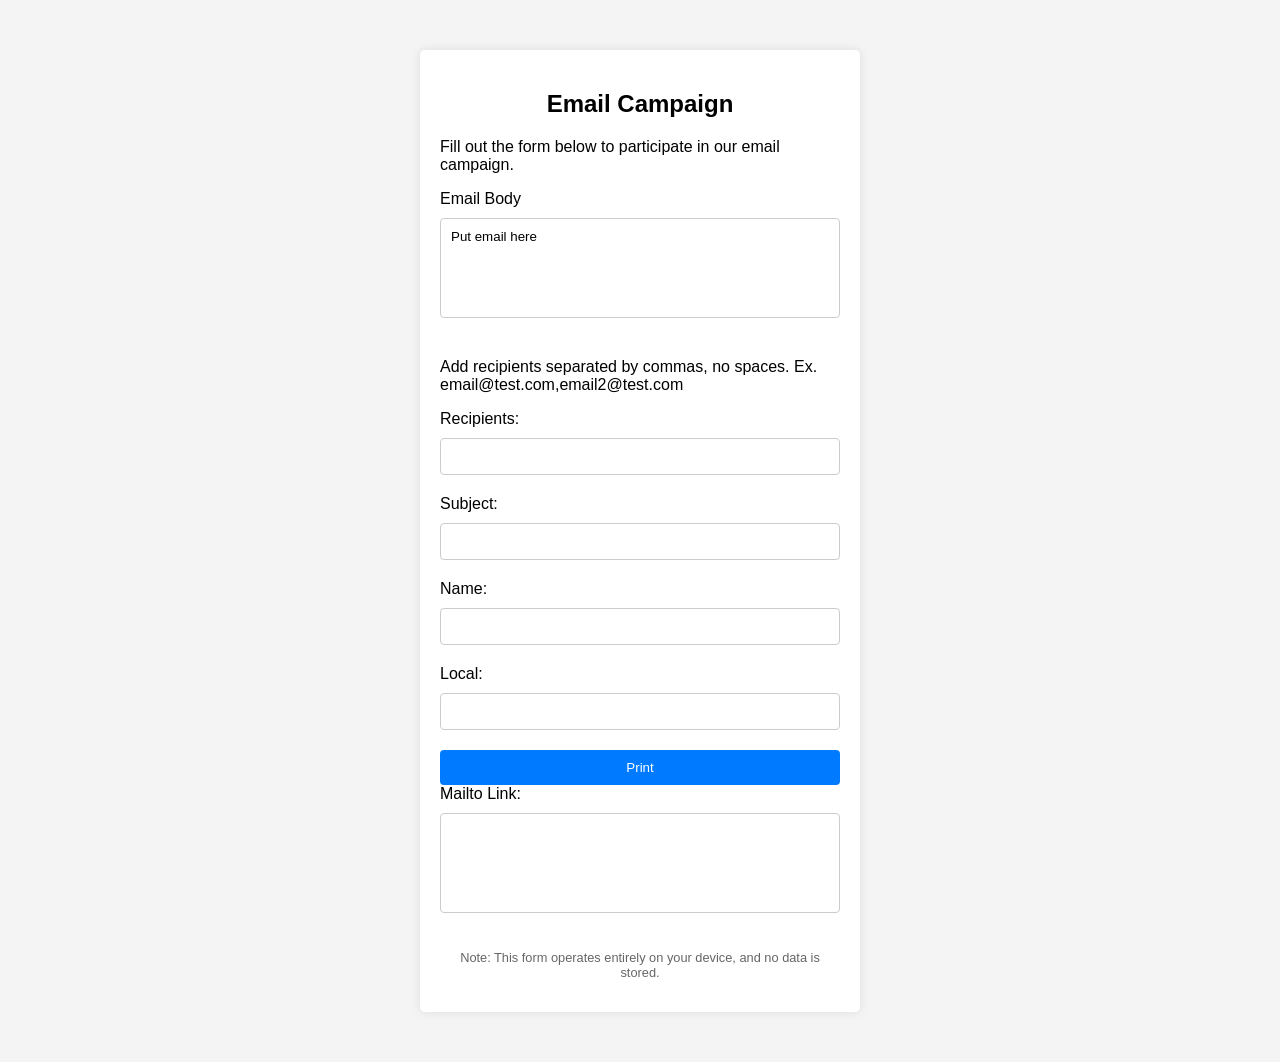
==== mailtogen/index.html @ ebeb47e4 "Added chat gpt message on splash page" ====
<!DOCTYPE html>
<html lang="en">
  <head>
    <meta charset="UTF-8" />
    <meta name="viewport" content="width=device-width, initial-scale=1.0" />
    <title>Email Form</title>
    <style>
      body {
        font-family: Arial, sans-serif;
        margin: 0;
        padding: 0;
        background-color: #f4f4f4;
      }
      .container {
        max-width: 400px;
        margin: 50px auto;
        padding: 20px;
        background-color: #fff;
        border-radius: 5px;
        box-shadow: 0 0 10px rgba(0, 0, 0, 0.1);
      }
      h2 {
        text-align: center;
      }
      label {
        display: block;
        margin-bottom: 10px;
      }
      input[type="text"] {
        width: 100%;
        padding: 10px;
        margin-bottom: 20px;
        border: 1px solid #ccc;
        border-radius: 4px;
        box-sizing: border-box;
      }
      input[type="button"],
      input[type="submit"] {
        width: 100%;
        padding: 10px;
        background-color: #007bff;
        color: #fff;
        border: none;
        border-radius: 4px;
        cursor: pointer;
        transition: background-color 0.3s;
      }
      input[type="button"]:hover,
      input[type="submit"]:hover {
        background-color: #0056b3;
      }
      textarea {
        width: 100%;
        height: 100px;
        padding: 10px;
        margin-bottom: 20px;
        border: 1px solid #ccc;
        border-radius: 4px;
        box-sizing: border-box;
        resize: none;
        font-family: Arial, sans-serif;
      }
      .disclaimer {
        font-size: 0.8em;
        color: #666;
        text-align: center;
      }
    </style>
  </head>
  <body>
    <div class="container">
      <h2>Email Campaign</h2>
      <p>Fill out the form below to participate in our email campaign.</p>
      <label for="emailContent">Email Body</label>
      <textarea id="emailContent">Put email here</textarea>
      <form id="emailForm">
        <p>
          Add recipients separated by commas, no spaces. Ex.
          email@test.com,email2@test.com
        </p>
        <label for="recipients">Recipients:</label>
        <input type="text" id="recipients" name="recipients" required />
        <label for="subject">Subject:</label>
        <input type="text" id="subject" name="subject" required />
        <label for="name">Name:</label>
        <input type="text" id="name" name="name" required />
        <label for="local">Local:</label>
        <input type="text" id="local" name="local" required />
        <!-- <input type="submit" value="Generate Email" /> -->
        <input type="button" value="Print" onclick="printEmail()" />
      </form>
      <label for="mailto">Mailto Link:</label>
      <textarea id="mailto" name="mailto"></textarea>
      <p class="disclaimer">
        Note: This form operates entirely on your device, and no data is stored.
      </p>
    </div>

    <script>
      function printEmail() {
        var name = document.getElementById("name").value;
        var local = document.getElementById("local").value;
        var recipients = document.getElementById("recipients").value;
        var subject = document.getElementById("subject").value;
        var body =
          document.getElementById("emailContent").value +
          "\n\n" +
          name +
          "\nLocal: " +
          local;
        var mailtoLink =
          "mailto:" +
          recipients +
          "?subject=" +
          encodeURIComponent(subject) +
          "&body=" +
          encodeURIComponent(body);
        document.getElementById("mailto").value = mailtoLink;
      }
    </script>
  </body>
</html>
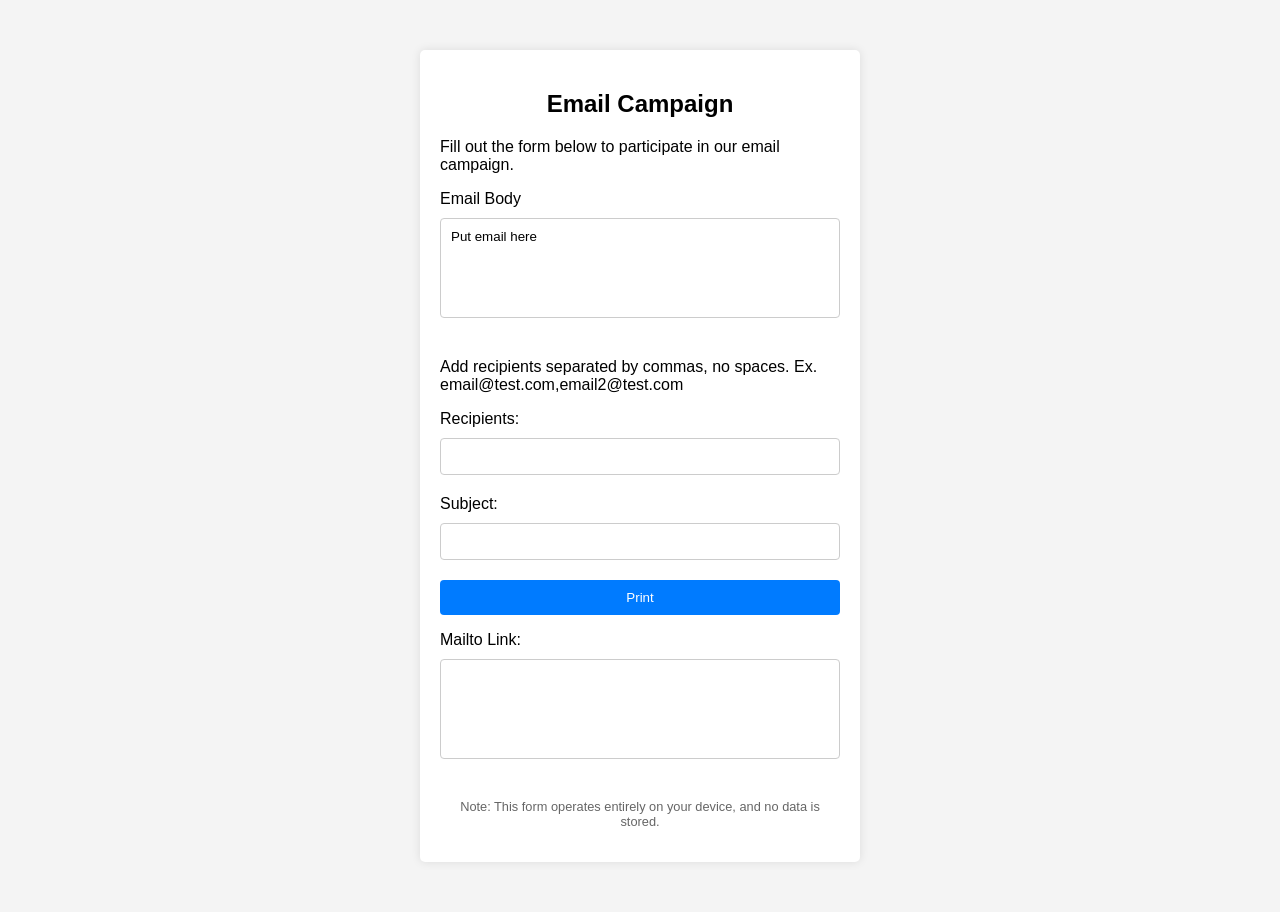
==== commit c525c7a6: "Made mailtogen more useful" ====
--- a/mailtogen/index.html
+++ b/mailtogen/index.html
@@ -82,13 +82,9 @@
         <input type="text" id="recipients" name="recipients" required />
         <label for="subject">Subject:</label>
         <input type="text" id="subject" name="subject" required />
-        <label for="name">Name:</label>
-        <input type="text" id="name" name="name" required />
-        <label for="local">Local:</label>
-        <input type="text" id="local" name="local" required />
-        <!-- <input type="submit" value="Generate Email" /> -->
         <input type="button" value="Print" onclick="printEmail()" />
       </form>
+      <p>
       <label for="mailto">Mailto Link:</label>
       <textarea id="mailto" name="mailto"></textarea>
       <p class="disclaimer">
@@ -98,16 +94,9 @@
 
     <script>
       function printEmail() {
-        var name = document.getElementById("name").value;
-        var local = document.getElementById("local").value;
         var recipients = document.getElementById("recipients").value;
         var subject = document.getElementById("subject").value;
-        var body =
-          document.getElementById("emailContent").value +
-          "\n\n" +
-          name +
-          "\nLocal: " +
-          local;
+        var body = document.getElementById("emailContent").value;
         var mailtoLink =
           "mailto:" +
           recipients +
